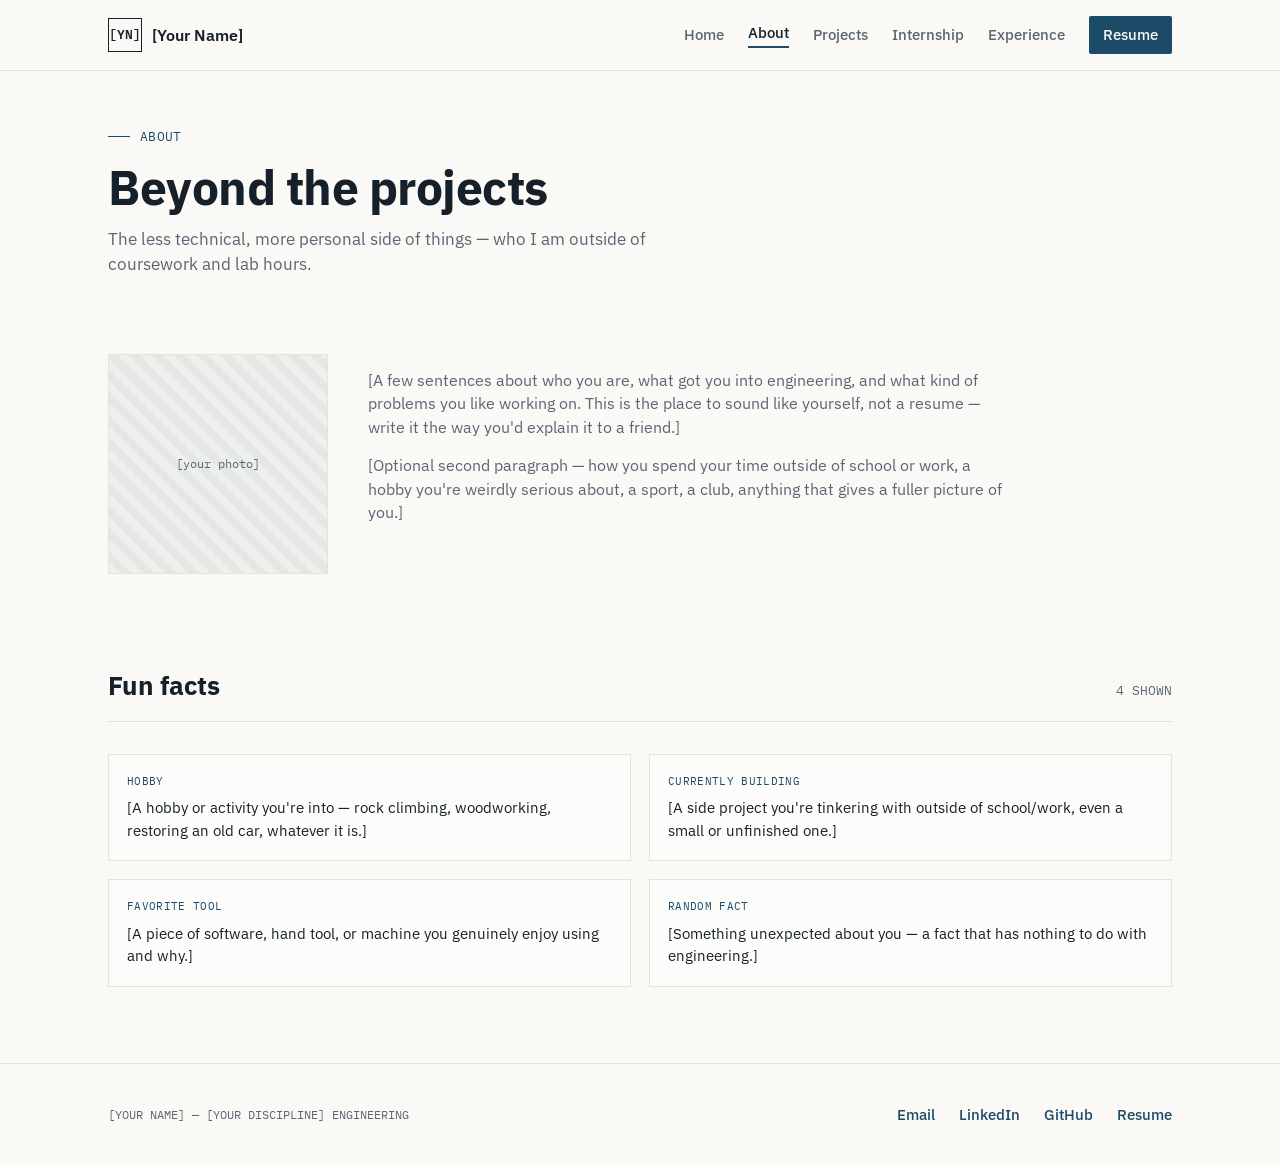
==== about.html @ a5f37901 "Add files via upload" ====
<!DOCTYPE html>
<html lang="en">
<head>
<meta charset="UTF-8">
<meta name="viewport" content="width=device-width, initial-scale=1">
<title>About | [Your Name]</title>
<link rel="preconnect" href="https://fonts.googleapis.com">
<link rel="preconnect" href="https://fonts.gstatic.com" crossorigin>
<link href="https://fonts.googleapis.com/css2?family=IBM+Plex+Mono:wght@400;500;600&family=IBM+Plex+Sans:wght@400;500;600;700&display=swap" rel="stylesheet">
<link rel="stylesheet" href="style.css">
</head>
<body>

<header class="site-nav">
  <div class="nav-inner">
    <a href="index.html" class="brand">
      <span class="brand-mark">[YN]</span>
      <span class="brand-name">[Your Name]</span>
    </a>
    <button class="nav-toggle" aria-label="Toggle menu"><span></span><span></span><span></span></button>
    <nav class="links">
      <a href="index.html">Home</a>
      <a href="about.html" class="current">About</a>
      <a href="projects.html">Projects</a>
      <a href="internship.html">Internship</a>
      <a href="experience.html">Experience</a>
      <a class="resume-link" href="resume.html">Resume</a>
    </nav>
  </div>
</header>

<main>

  <section class="page-head">
    <div class="wrap">
      <div class="eyebrow-line">ABOUT</div>
      <h1>Beyond the projects</h1>
      <p class="lede">The less technical, more personal side of things — who I am outside of coursework and lab hours.</p>
    </div>
  </section>

  <section class="tight">
    <div class="wrap about-grid">
      <div class="about-photo">[your photo]</div>
      <div class="about">
        <p>
          [A few sentences about who you are, what got you into engineering, and what kind of
          problems you like working on. This is the place to sound like yourself, not a resume —
          write it the way you'd explain it to a friend.]
        </p>
        <p>
          [Optional second paragraph — how you spend your time outside of school or work, a hobby
          you're weirdly serious about, a sport, a club, anything that gives a fuller picture of you.]
        </p>
      </div>
    </div>
  </section>

  <section>
    <div class="wrap">
      <div class="section-head">
        <h2>Fun facts</h2>
        <span class="count">4 SHOWN</span>
      </div>
      <div class="fact-grid">
        <div class="fact-card">
          <div class="fact-label">HOBBY</div>
          <p>[A hobby or activity you're into — rock climbing, woodworking, restoring an old car, whatever it is.]</p>
        </div>
        <div class="fact-card">
          <div class="fact-label">CURRENTLY BUILDING</div>
          <p>[A side project you're tinkering with outside of school/work, even a small or unfinished one.]</p>
        </div>
        <div class="fact-card">
          <div class="fact-label">FAVORITE TOOL</div>
          <p>[A piece of software, hand tool, or machine you genuinely enjoy using and why.]</p>
        </div>
        <div class="fact-card">
          <div class="fact-label">RANDOM FACT</div>
          <p>[Something unexpected about you — a fact that has nothing to do with engineering.]</p>
        </div>
      </div>
    </div>
  </section>

</main>

<footer>
  <div class="wrap footer-inner">
    <div class="footer-note">[YOUR NAME] — [YOUR DISCIPLINE] ENGINEERING</div>
    <div class="footer-links">
      <a href="mailto:[you@email.com]">Email</a>
      <a href="https://linkedin.com/in/[you]" target="_blank" rel="noopener">LinkedIn</a>
      <a href="https://github.com/[you]" target="_blank" rel="noopener">GitHub</a>
      <a href="resume.html">Resume</a>
    </div>
  </div>
</footer>

<script src="script.js"></script>
</body>
</html>
---- style.css ----
/* ============================================================
   SHARED STYLESHEET — used by every page (index, about, projects,
   internship, experience, resume). Edit colors/fonts here once
   and it updates the whole site.
   ============================================================ */

:root{
  --paper:#faf9f6;
  --paper-line:#e7e3da;
  --ink:#16202a;
  --graphite:#5b6672;
  --blue-deep:#1b4b66;
  --blue-line:#2e6e93;
  --amber:#c4551c;
  --radius:2px;
  --max:1120px;
}
*{box-sizing:border-box;}
html{scroll-behavior:smooth;}
body{
  margin:0;
  background:var(--paper);
  color:var(--ink);
  font-family:"IBM Plex Sans", sans-serif;
  line-height:1.5;
  -webkit-font-smoothing:antialiased;
}
.mono{font-family:"IBM Plex Mono", monospace;}
a{color:var(--blue-deep);}
img{max-width:100%;display:block;}
.wrap{max-width:var(--max);margin:0 auto;padding:0 28px;}
@media (max-width:640px){ .wrap{padding:0 20px;} }

/* ---------- Nav ---------- */
header.site-nav{
  position:sticky; top:0; z-index:50;
  background:rgba(250,249,246,0.92);
  backdrop-filter:blur(6px);
  border-bottom:1px solid var(--paper-line);
}
.nav-inner{
  max-width:var(--max); margin:0 auto; padding:16px 28px;
  display:flex; align-items:center; justify-content:space-between;
}
.brand{display:flex; align-items:center; gap:10px; text-decoration:none; color:var(--ink);}
.brand-mark{
  width:34px; height:34px; border:1.5px solid var(--ink);
  display:flex; align-items:center; justify-content:center;
  font-family:"IBM Plex Mono", monospace; font-size:13px; font-weight:600;
}
.brand-name{font-weight:600; font-size:16px;}
nav.links{display:flex; gap:24px; align-items:center;}
nav.links a{
  text-decoration:none; color:var(--graphite); font-size:14.5px;
  font-weight:500; transition:color .15s ease;
}
nav.links a:hover, nav.links a:focus-visible{color:var(--blue-deep);}
nav.links a.current{color:var(--ink); border-bottom:2px solid var(--blue-deep); padding-bottom:2px;}
nav.links a.resume-link{
  color:var(--paper); background:var(--blue-deep);
  padding:8px 14px; border-radius:var(--radius);
}
nav.links a.resume-link:hover{background:var(--ink); color:var(--paper);}
.nav-toggle{display:none; background:none; border:1px solid var(--ink); border-radius:var(--radius); width:38px; height:38px; cursor:pointer;}
.nav-toggle span{display:block; width:18px; height:2px; background:var(--ink); margin:4px auto;}
@media (max-width:820px){
  nav.links{
    position:absolute; top:100%; left:0; right:0;
    background:var(--paper); flex-direction:column; align-items:flex-start;
    padding:18px 28px 24px; border-bottom:1px solid var(--paper-line);
    display:none; gap:16px;
  }
  nav.links.open{display:flex;}
  .nav-toggle{display:block;}
}

/* ---------- Page header (non-hero pages) ---------- */
.page-head{padding:56px 0 40px; opacity:0; transform:translateY(12px); animation:rise .6s ease forwards .05s;}
@keyframes rise{to{opacity:1; transform:none;}}
.eyebrow-line{
  font-family:"IBM Plex Mono", monospace; font-size:13px; color:var(--blue-deep);
  letter-spacing:.02em; margin-bottom:16px; display:flex; gap:10px; align-items:center;
}
.eyebrow-line::before{content:""; width:22px; height:1px; background:var(--blue-deep);}
.page-head h1{font-size:clamp(32px, 5vw, 48px); line-height:1.05; margin:0 0 14px; font-weight:700; letter-spacing:-0.01em;}
.page-head p.lede{font-size:17px; color:var(--graphite); max-width:60ch; margin:0;}

/* ---------- Hero (home page only) ---------- */
.hero{padding:64px 0 56px; opacity:0; transform:translateY(14px); animation:rise .7s ease forwards .1s;}
.hero-grid{display:grid; grid-template-columns:1.5fr 1fr; gap:48px; align-items:start;}
@media (max-width:840px){ .hero-grid{grid-template-columns:1fr;} }
h1.name{font-size:clamp(36px, 5.6vw, 58px); line-height:1.03; margin:0 0 18px; font-weight:700; letter-spacing:-0.01em;}
.hero p.lede{font-size:18px; color:var(--graphite); max-width:52ch; margin:0 0 24px;}
.hero .cta-row{display:flex; gap:14px; flex-wrap:wrap;}
.btn{
  display:inline-block; padding:12px 20px; border-radius:var(--radius);
  text-decoration:none; font-weight:600; font-size:14.5px; border:1.5px solid var(--ink);
  transition:all .15s ease; cursor:pointer;
}
.btn-primary{background:var(--ink); color:var(--paper);}
.btn-primary:hover{background:var(--blue-deep); border-color:var(--blue-deep);}
.btn-ghost{color:var(--ink);}
.btn-ghost:hover{background:var(--ink); color:var(--paper);}

/* title block card */
.title-block{border:1.5px solid var(--ink); background:rgba(255,255,255,0.5);}
.title-block .row{display:grid; grid-template-columns:120px 1fr; border-bottom:1px solid var(--paper-line);}
.title-block .row:last-child{border-bottom:none;}
.title-block .row .label{
  font-family:"IBM Plex Mono", monospace; font-size:11px; color:var(--graphite);
  padding:11px 12px; border-right:1px solid var(--paper-line); letter-spacing:.03em;
}
.title-block .row .value{padding:11px 12px; font-size:14px; font-weight:500;}
.title-block .row .value a{text-decoration:none; font-weight:600;}
.title-block .row .value a:hover{text-decoration:underline;}

/* ---------- Section shell ---------- */
section{padding:56px 0;}
section.tight{padding:36px 0;}
.section-head{display:flex; align-items:baseline; justify-content:space-between; gap:20px; margin-bottom:32px; border-bottom:1px solid var(--paper-line); padding-bottom:16px;}
.section-head h2{font-size:26px; margin:0; font-weight:700;}
.section-head .count{font-family:"IBM Plex Mono", monospace; font-size:13px; color:var(--graphite);}

/* ---------- Snapshot list (home page experience summary) ---------- */
.snapshot-list{border-top:1px solid var(--paper-line);}
.snapshot-row{
  display:grid; grid-template-columns:160px 1fr auto; gap:16px; align-items:baseline;
  padding:18px 0; border-bottom:1px solid var(--paper-line);
}
@media (max-width:640px){ .snapshot-row{grid-template-columns:1fr; gap:4px;} }
.snapshot-row .dates{font-family:"IBM Plex Mono", monospace; font-size:12.5px; color:var(--graphite);}
.snapshot-row .role{font-weight:600;}
.snapshot-row .org{color:var(--graphite); font-size:14px;}
.snapshot-row a{font-size:13.5px; font-weight:600; text-decoration:none; white-space:nowrap;}
.snapshot-row a:hover{text-decoration:underline;}

/* ---------- Projects ---------- */
.project-grid{display:grid; grid-template-columns:repeat(2, 1fr); gap:26px;}
@media (max-width:760px){ .project-grid{grid-template-columns:1fr;} }
.project-card{
  position:relative; border:1px solid var(--paper-line); background:rgba(255,255,255,0.55);
  padding:22px; transition:border-color .15s ease, transform .15s ease;
}
.project-card:hover{border-color:var(--blue-line); transform:translateY(-2px);}
.corner{position:absolute; width:12px; height:12px; border:1.5px solid var(--blue-deep);}
.corner.tl{top:-1px; left:-1px; border-right:none; border-bottom:none;}
.corner.tr{top:-1px; right:-1px; border-left:none; border-bottom:none;}
.corner.bl{bottom:-1px; left:-1px; border-right:none; border-top:none;}
.corner.br{bottom:-1px; right:-1px; border-left:none; border-top:none;}
.project-thumb{
  height:170px; background:repeating-linear-gradient(45deg, #eef0ee, #eef0ee 8px, #e4e7e3 8px, #e4e7e3 16px);
  border:1px solid var(--paper-line); margin-bottom:16px;
  display:flex; align-items:center; justify-content:center;
  color:var(--graphite); font-family:"IBM Plex Mono", monospace; font-size:12px;
}
.project-num{font-family:"IBM Plex Mono", monospace; font-size:12px; color:var(--blue-deep); margin-bottom:6px;}
.project-card h3{margin:0 0 8px; font-size:19px;}
.project-card p{margin:0 0 14px; color:var(--graphite); font-size:14.5px;}
.tag-row{display:flex; flex-wrap:wrap; gap:8px; margin-bottom:14px;}
.tag{font-family:"IBM Plex Mono", monospace; font-size:11px; padding:4px 8px; background:#f0ede4; color:var(--ink); border-radius:var(--radius);}
.tag.amber{background:#f6e6d8; color:var(--amber);}
.project-link{font-size:14px; font-weight:600; text-decoration:none;}
.project-link:hover{text-decoration:underline;}

/* ---------- Timeline (used on home + experience/internship pages) ---------- */
.timeline{position:relative; padding-left:28px;}
.timeline::before{content:""; position:absolute; left:5px; top:6px; bottom:6px; width:1.5px; background:var(--paper-line);}
.tl-item{position:relative; padding-bottom:32px;}
.tl-item:last-child{padding-bottom:0;}
.tl-item::before{
  content:""; position:absolute; left:-28px; top:4px; width:11px; height:11px;
  border-radius:50%; background:var(--paper); border:2px solid var(--blue-deep);
}
.tl-head{display:flex; flex-wrap:wrap; align-items:baseline; gap:10px; margin-bottom:6px;}
.tl-head h3{margin:0; font-size:18px;}
.tl-dates{font-family:"IBM Plex Mono", monospace; font-size:12.5px; color:var(--graphite);}
.tl-role{color:var(--blue-deep); font-weight:600; font-size:14px; margin-bottom:8px;}
.tl-item ul{margin:0; padding-left:18px; color:var(--graphite); font-size:14.5px;}
.tl-item li{margin-bottom:4px;}

/* ---------- About / fun facts ---------- */
.about-grid{display:grid; grid-template-columns:220px 1fr; gap:40px; align-items:start;}
@media (max-width:640px){ .about-grid{grid-template-columns:1fr;} }
.about-photo{
  position:relative; aspect-ratio:1/1; border:1px solid var(--paper-line);
  background:repeating-linear-gradient(45deg, #eef0ee, #eef0ee 8px, #e4e7e3 8px, #e4e7e3 16px);
  display:flex; align-items:center; justify-content:center;
  font-family:"IBM Plex Mono", monospace; font-size:12px; color:var(--graphite);
}
.about p{color:var(--graphite); font-size:15.5px; max-width:64ch;}
.tools-title{font-family:"IBM Plex Mono", monospace; font-size:12px; color:var(--blue-deep); letter-spacing:.03em; margin:24px 0 12px;}
.tools-row{display:flex; flex-wrap:wrap; gap:8px;}

.fact-grid{display:grid; grid-template-columns:repeat(2, 1fr); gap:18px; margin-top:8px;}
@media (max-width:640px){ .fact-grid{grid-template-columns:1fr;} }
.fact-card{border:1px solid var(--paper-line); background:rgba(255,255,255,0.55); padding:18px;}
.fact-card .fact-label{font-family:"IBM Plex Mono", monospace; font-size:11px; color:var(--blue-deep); margin-bottom:8px; letter-spacing:.03em;}
.fact-card p{margin:0; color:var(--ink); font-size:15px;}

/* ---------- Deep-dive template (internship.html + experience.html) ---------- */
.deepdive-head{border:1.5px solid var(--ink); background:rgba(255,255,255,0.5); padding:24px; margin-bottom:8px;}
.deepdive-head .row{display:grid; grid-template-columns:140px 1fr; border-bottom:1px solid var(--paper-line); padding:10px 0;}
.deepdive-head .row:first-child{padding-top:0;}
.deepdive-head .row:last-child{border-bottom:none; padding-bottom:0;}
.deepdive-head .label{font-family:"IBM Plex Mono", monospace; font-size:11px; color:var(--graphite); letter-spacing:.03em;}
.deepdive-head .value{font-size:14.5px; font-weight:500;}
.deepdive h2.sub{font-size:21px; margin:0 0 14px; font-weight:700;}
.deepdive p{color:var(--graphite); font-size:15.5px; max-width:70ch;}
.deepdive ul.bullets{margin:0 0 8px; padding-left:20px; color:var(--graphite); font-size:15px;}
.deepdive ul.bullets li{margin-bottom:8px;}
.deepdive-block{padding:36px 0; border-top:1px solid var(--paper-line);}
.deepdive-block:first-of-type{border-top:none;}

/* ---------- Resume page ---------- */
.resume-toolbar{display:flex; justify-content:space-between; align-items:center; flex-wrap:wrap; gap:16px; margin-bottom:8px;}
.resume-block{padding:32px 0; border-top:1px solid var(--paper-line);}
.resume-block:first-of-type{border-top:none;}
.resume-block h2{font-size:20px; margin:0 0 18px; font-weight:700; font-family:"IBM Plex Mono", monospace; letter-spacing:.01em;}
.resume-entry{margin-bottom:20px;}
.resume-entry:last-child{margin-bottom:0;}
.resume-entry-head{display:flex; flex-wrap:wrap; justify-content:space-between; gap:10px; align-items:baseline;}
.resume-entry-head h3{margin:0; font-size:16.5px;}
.resume-entry-head .dates{font-family:"IBM Plex Mono", monospace; font-size:12.5px; color:var(--graphite);}
.resume-entry .org{color:var(--blue-deep); font-weight:600; font-size:14px; margin:2px 0 8px;}
.resume-entry ul{margin:0; padding-left:18px; color:var(--graphite); font-size:14.5px;}
.resume-entry li{margin-bottom:4px;}
.skills-cols{display:grid; grid-template-columns:repeat(3, 1fr); gap:20px;}
@media (max-width:700px){ .skills-cols{grid-template-columns:1fr 1fr;} }
@media (max-width:480px){ .skills-cols{grid-template-columns:1fr;} }
.skills-cols .col-label{font-family:"IBM Plex Mono", monospace; font-size:11px; color:var(--blue-deep); margin-bottom:10px; letter-spacing:.03em;}
.skills-cols ul{margin:0; padding-left:16px; font-size:14px; color:var(--graphite);}
.skills-cols li{margin-bottom:5px;}

/* ---------- Footer ---------- */
footer{border-top:1px solid var(--paper-line); padding:40px 0; margin-top:20px;}
.footer-inner{display:flex; flex-wrap:wrap; justify-content:space-between; gap:20px; align-items:center;}
.footer-links{display:flex; gap:24px; flex-wrap:wrap;}
.footer-links a{text-decoration:none; font-size:14.5px; font-weight:500;}
.footer-note{font-family:"IBM Plex Mono", monospace; font-size:12px; color:var(--graphite);}
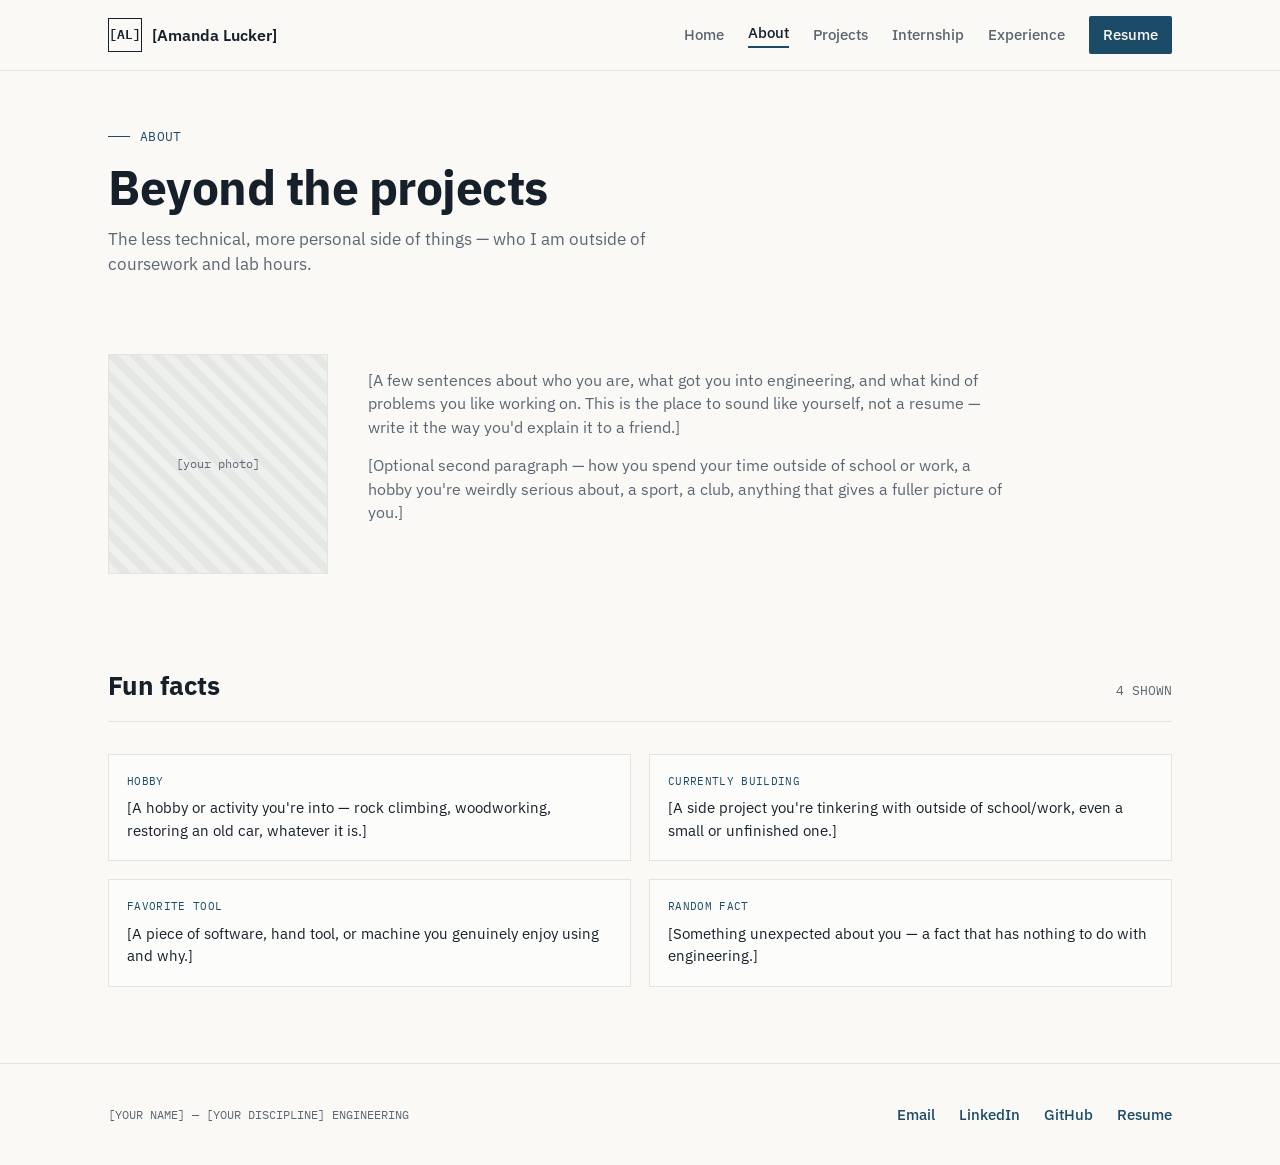
==== commit d5325aad: "Update title and branding in about.html" ====
--- a/about.html
+++ b/about.html
@@ -3,7 +3,7 @@
 <head>
 <meta charset="UTF-8">
 <meta name="viewport" content="width=device-width, initial-scale=1">
-<title>About | [Your Name]</title>
+<title>About | [Amanda Lucker]</title>
 <link rel="preconnect" href="https://fonts.googleapis.com">
 <link rel="preconnect" href="https://fonts.gstatic.com" crossorigin>
 <link href="https://fonts.googleapis.com/css2?family=IBM+Plex+Mono:wght@400;500;600&family=IBM+Plex+Sans:wght@400;500;600;700&display=swap" rel="stylesheet">
@@ -14,8 +14,8 @@
 <header class="site-nav">
   <div class="nav-inner">
     <a href="index.html" class="brand">
-      <span class="brand-mark">[YN]</span>
-      <span class="brand-name">[Your Name]</span>
+      <span class="brand-mark">[AL]</span>
+      <span class="brand-name">[Amanda Lucker]</span>
     </a>
     <button class="nav-toggle" aria-label="Toggle menu"><span></span><span></span><span></span></button>
     <nav class="links">
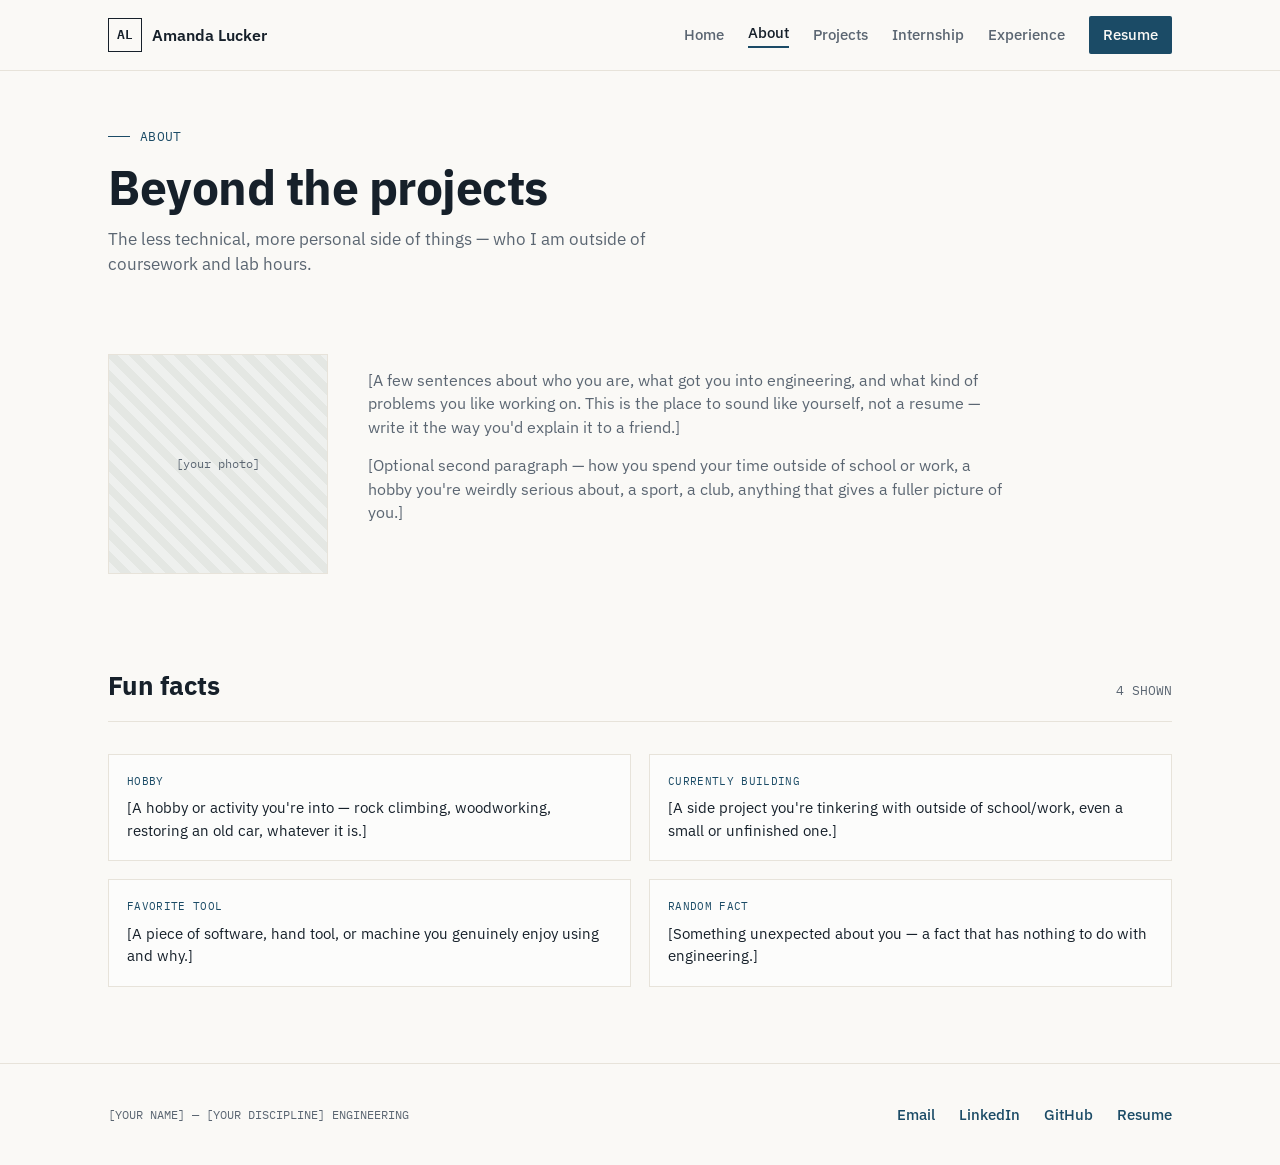
==== commit 8b85fe21: "Remove brackets from brand name in about.html" ====
--- a/about.html
+++ b/about.html
@@ -3,7 +3,7 @@
 <head>
 <meta charset="UTF-8">
 <meta name="viewport" content="width=device-width, initial-scale=1">
-<title>About | [Amanda Lucker]</title>
+<title>About | Amanda Lucker</title>
 <link rel="preconnect" href="https://fonts.googleapis.com">
 <link rel="preconnect" href="https://fonts.gstatic.com" crossorigin>
 <link href="https://fonts.googleapis.com/css2?family=IBM+Plex+Mono:wght@400;500;600&family=IBM+Plex+Sans:wght@400;500;600;700&display=swap" rel="stylesheet">
@@ -14,8 +14,8 @@
 <header class="site-nav">
   <div class="nav-inner">
     <a href="index.html" class="brand">
-      <span class="brand-mark">[AL]</span>
-      <span class="brand-name">[Amanda Lucker]</span>
+      <span class="brand-mark">AL</span>
+      <span class="brand-name">Amanda Lucker</span>
     </a>
     <button class="nav-toggle" aria-label="Toggle menu"><span></span><span></span><span></span></button>
     <nav class="links">
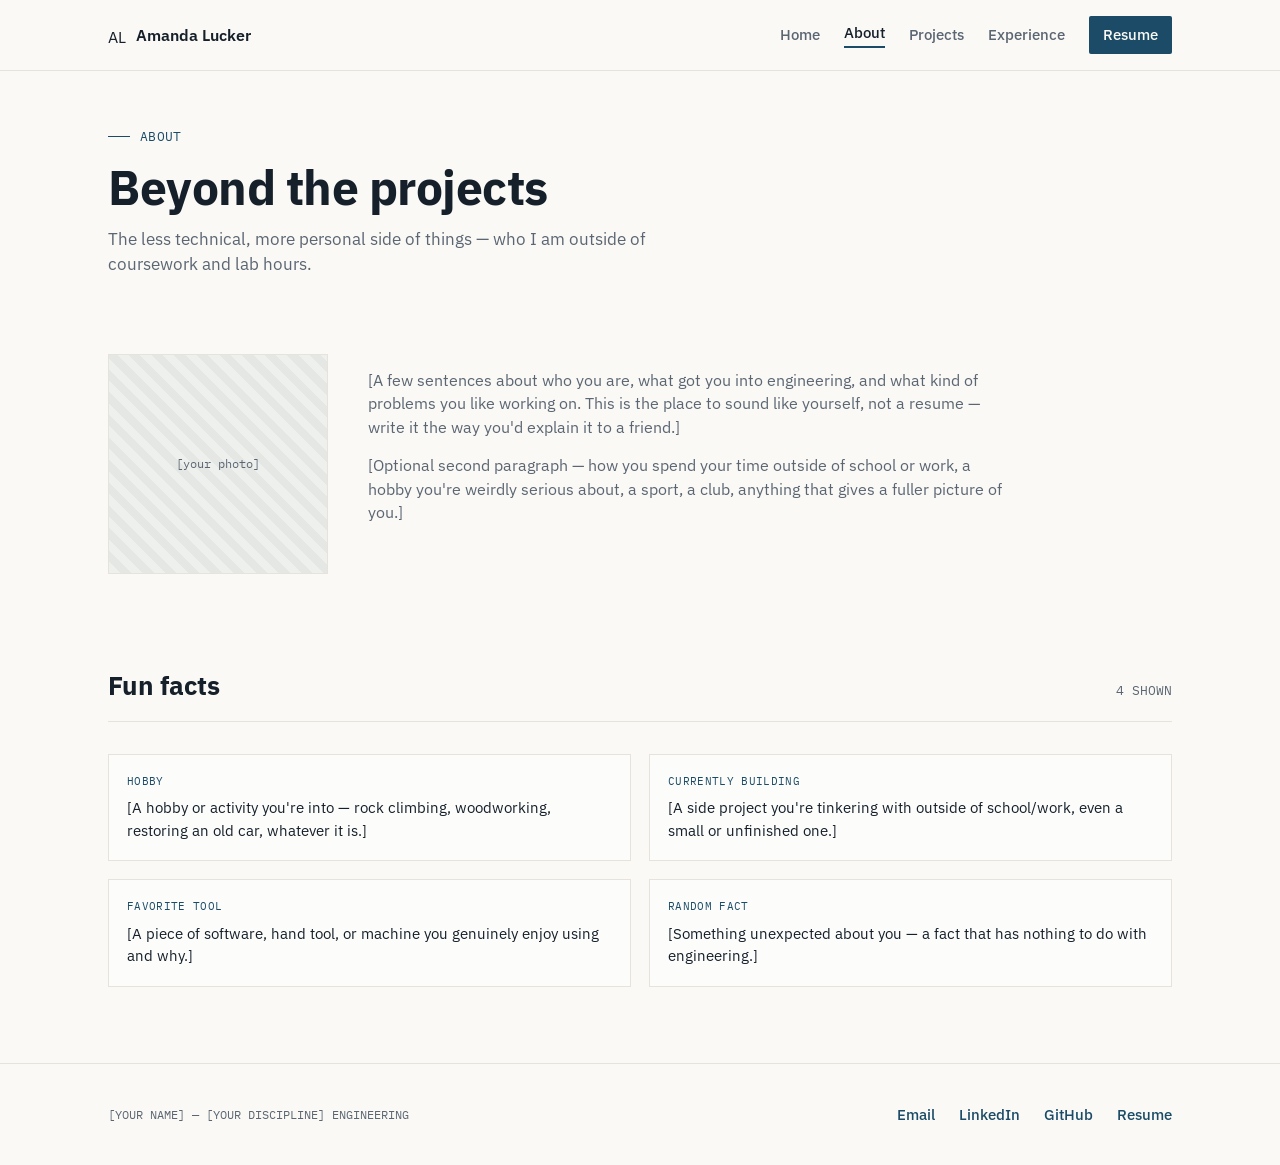
==== commit 2a5deb99: "Remove Internship link from navigation" ====
--- a/about.html
+++ b/about.html
@@ -22,7 +22,6 @@
       <a href="index.html">Home</a>
       <a href="about.html" class="current">About</a>
       <a href="projects.html">Projects</a>
-      <a href="internship.html">Internship</a>
       <a href="experience.html">Experience</a>
       <a class="resume-link" href="resume.html">Resume</a>
     </nav>
--- a/style.css
+++ b/style.css
@@ -44,9 +44,9 @@
 }
 .brand{display:flex; align-items:center; gap:10px; text-decoration:none; color:var(--ink);}
 .brand-mark{
-  width:34px; height:34px; border:1.5px solid var(--ink);
-  display:flex; align-items:center; justify-content:center;
-  font-family:"IBM Plex Mono", monospace; font-size:13px; font-weight:600;
+height:19px;
+width:auto;
+display:block;
 }
 .brand-name{font-weight:600; font-size:16px;}
 nav.links{display:flex; gap:24px; align-items:center;}
@@ -113,6 +113,13 @@
 .title-block .row .value{padding:11px 12px; font-size:14px; font-weight:500;}
 .title-block .row .value a{text-decoration:none; font-weight:600;}
 .title-block .row .value a:hover{text-decoration:underline;}
+
+.project-thumb video {
+  width: 100%;
+  height: 100%;
+  object-fit: cover;
+  display: block;
+}
 
 /* ---------- Section shell ---------- */
 section{padding:56px 0;}
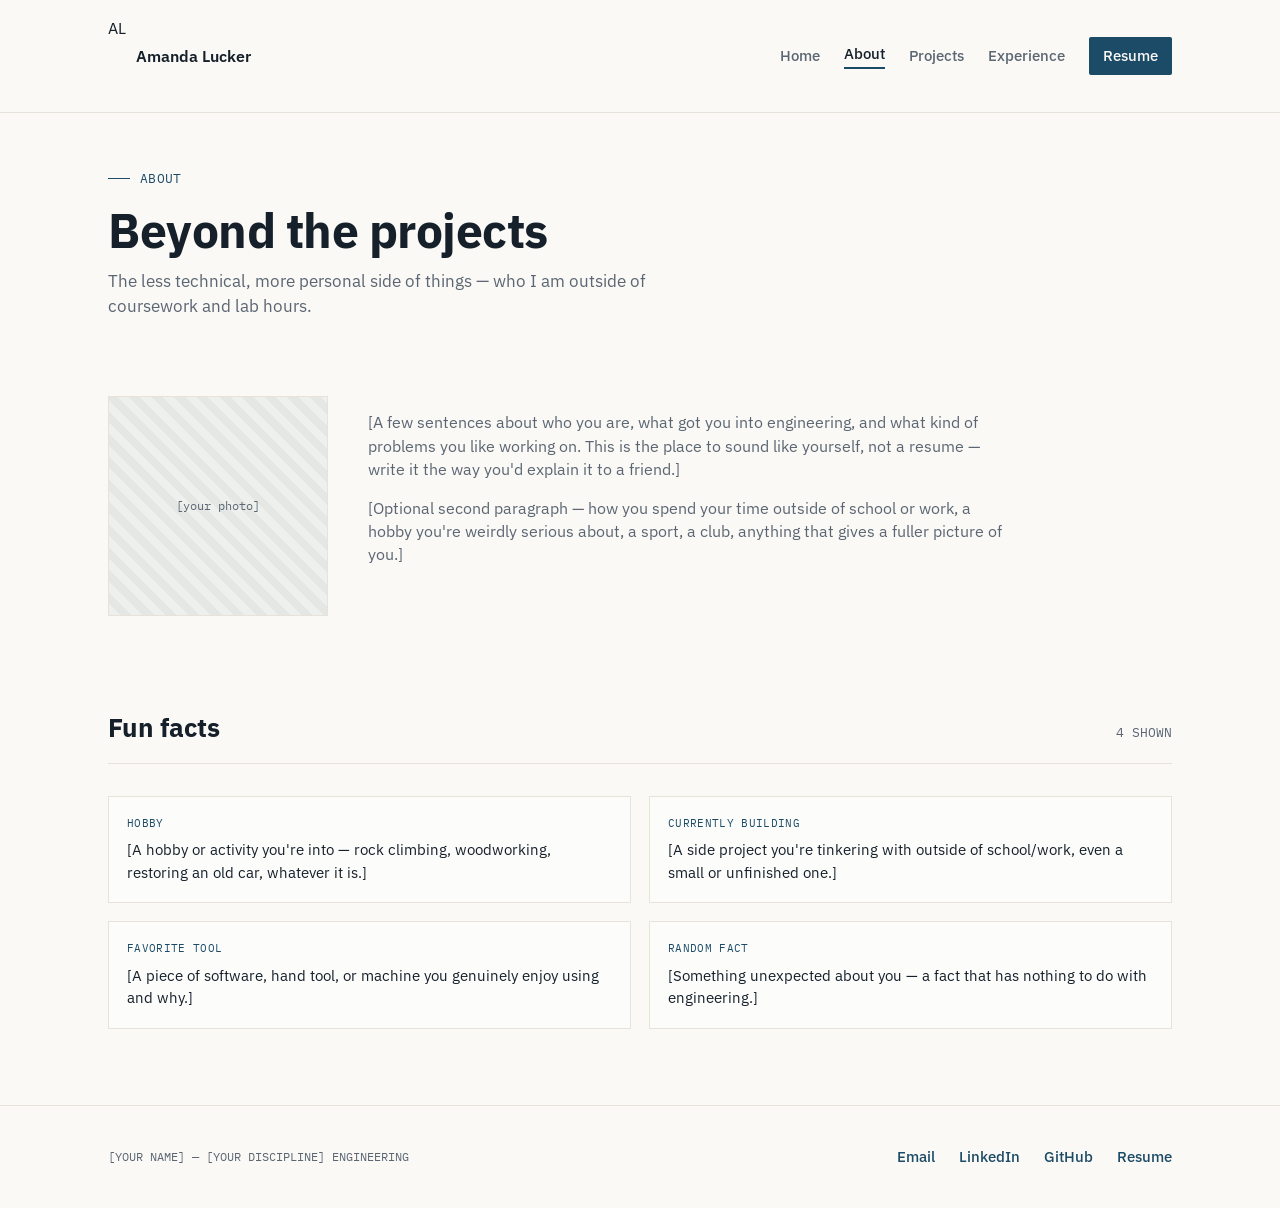
==== commit 933dd4aa: "Add favicon link to about.html" ====
--- a/about.html
+++ b/about.html
@@ -4,6 +4,7 @@
 <meta charset="UTF-8">
 <meta name="viewport" content="width=device-width, initial-scale=1">
 <title>About | Amanda Lucker</title>
+<link rel="icon" type="image/png" href="images/faviconBW.png">
 <link rel="preconnect" href="https://fonts.googleapis.com">
 <link rel="preconnect" href="https://fonts.gstatic.com" crossorigin>
 <link href="https://fonts.googleapis.com/css2?family=IBM+Plex+Mono:wght@400;500;600&family=IBM+Plex+Sans:wght@400;500;600;700&display=swap" rel="stylesheet">
--- a/style.css
+++ b/style.css
@@ -44,7 +44,7 @@
 }
 .brand{display:flex; align-items:center; gap:10px; text-decoration:none; color:var(--ink);}
 .brand-mark{
-height:19px;
+height:80px;
 width:auto;
 display:block;
 }
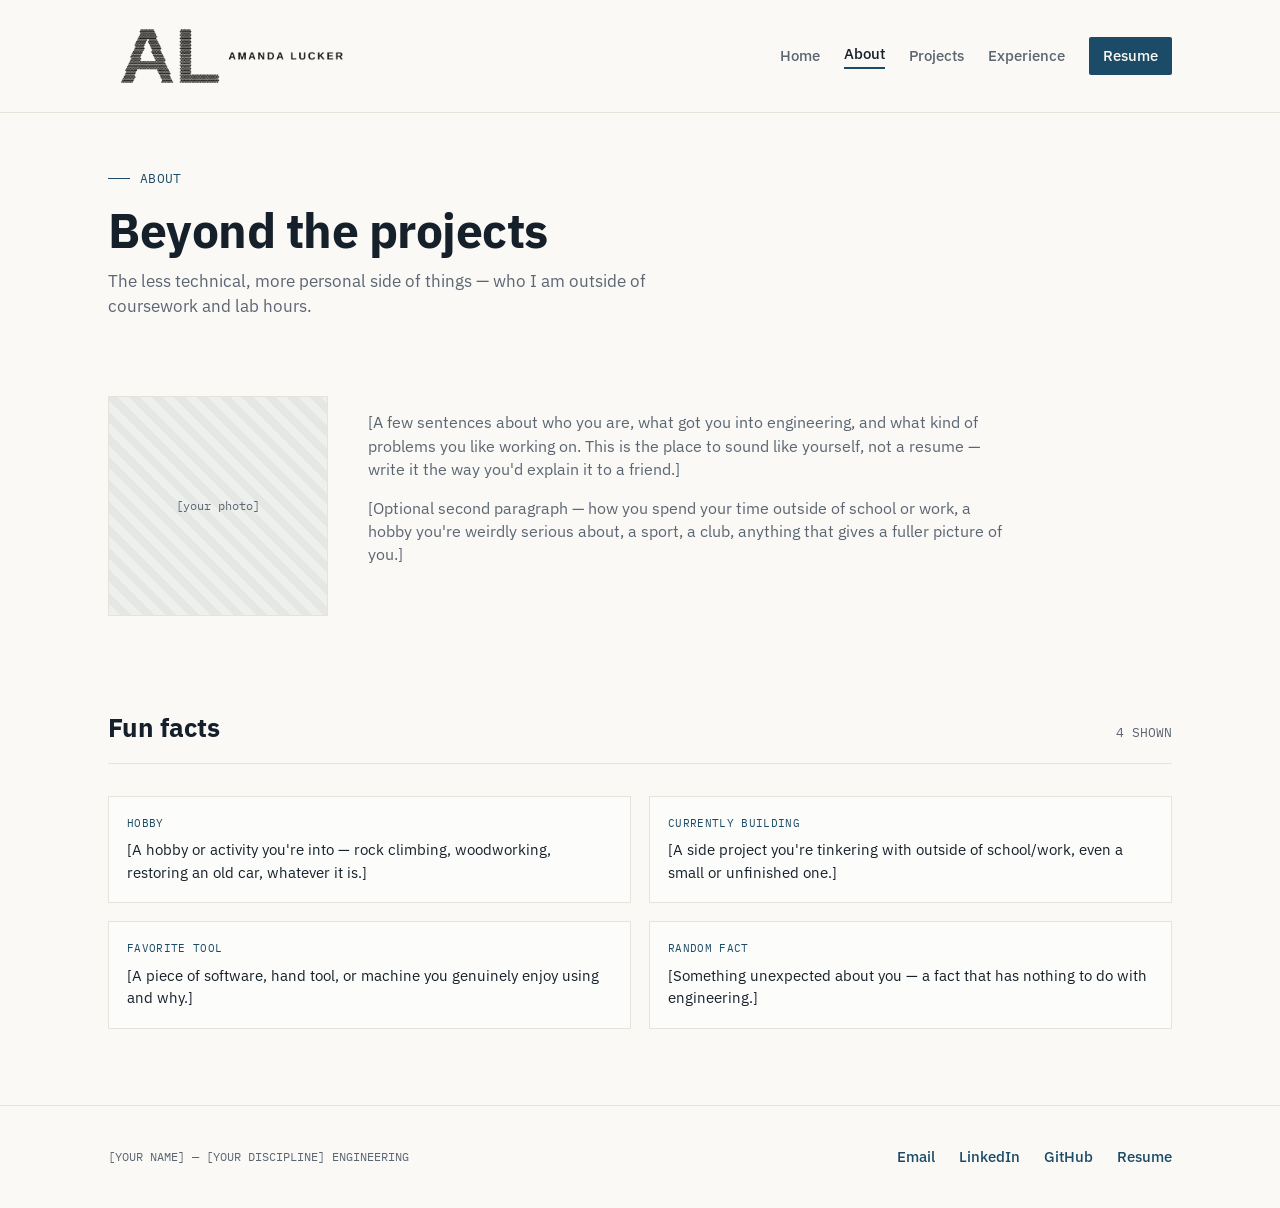
==== commit 44c01cc0: "Update header brand to use an image Replaced brand name text with an image in the header." ====
--- a/about.html
+++ b/about.html
@@ -15,8 +15,7 @@
 <header class="site-nav">
   <div class="nav-inner">
     <a href="index.html" class="brand">
-      <span class="brand-mark">AL</span>
-      <span class="brand-name">Amanda Lucker</span>
+      <img src="images/brandmark.png" alt="AL" class="brand-mark">
     </a>
     <button class="nav-toggle" aria-label="Toggle menu"><span></span><span></span><span></span></button>
     <nav class="links">
